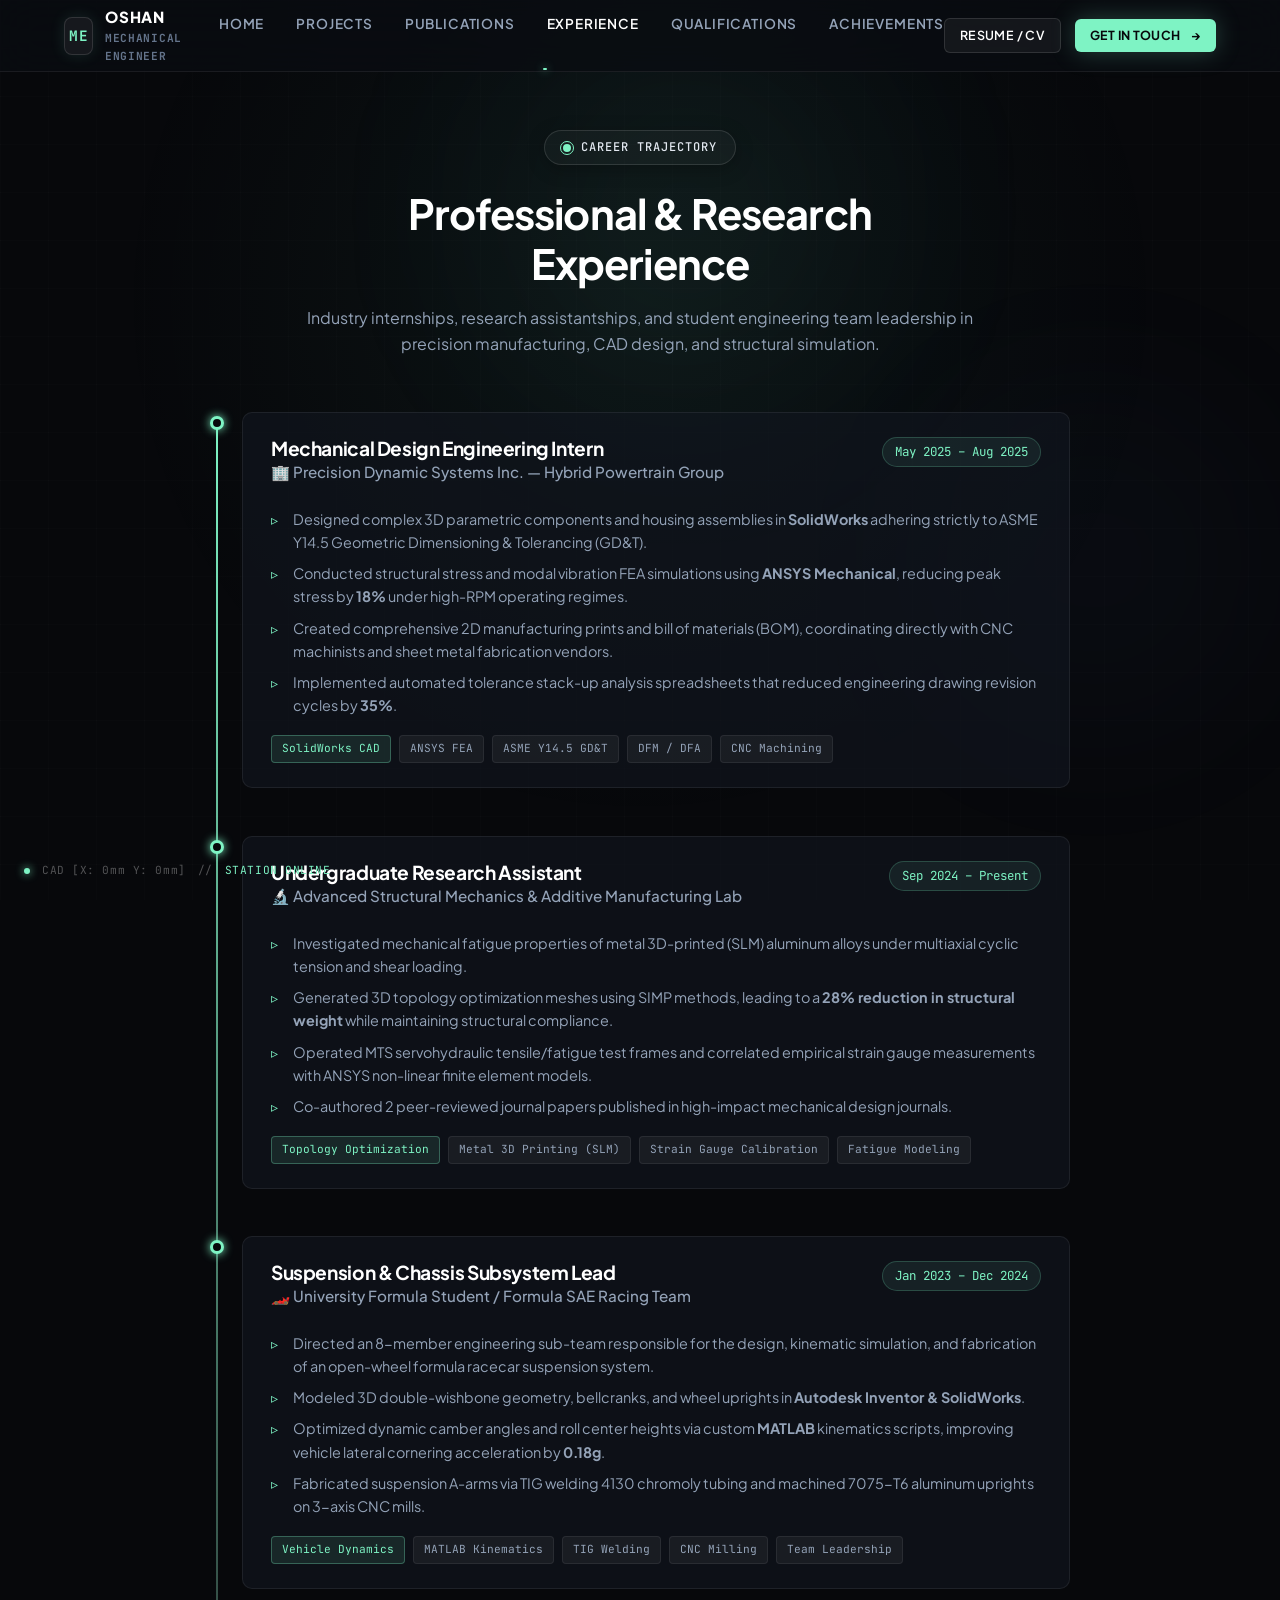
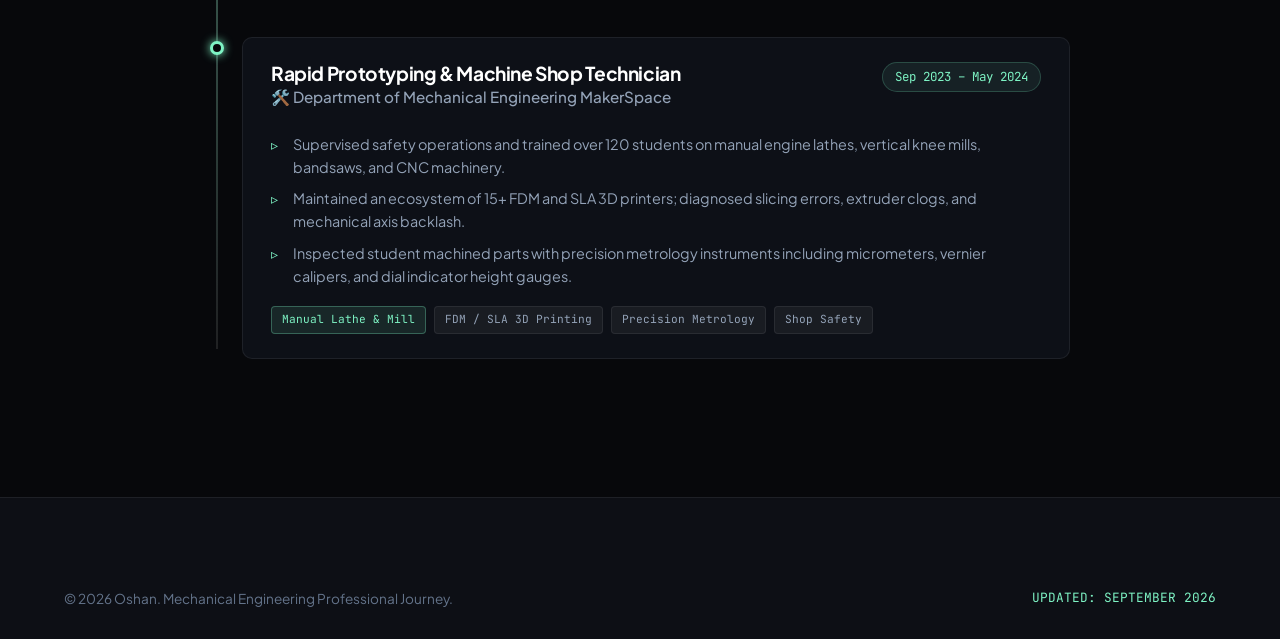
==== experience.html @ cdbc2d3b "Add files via upload" ====
﻿<!DOCTYPE html>
<html lang="en">
<head>
  <meta charset="UTF-8">
  <meta name="viewport" content="width=device-width, initial-scale=1.0">
  <title>Engineering Experience | Mechanical Engineer Portfolio</title>
  <link rel="stylesheet" href="css/style.css">
  <link rel="icon" href="data:image/svg+xml,<svg xmlns=%22http://www.w3.org/2000/svg%22 viewBox=%220 0 100 100%22><text y=%22.9em%22 font-size=%2290%22>⚙️</text></svg>">
</head>
<body>

  <!-- ==========================================================================
       TOP RIBBON NAVIGATION
       ========================================================================== -->
  <header class="navbar">
    <div class="container nav-container">
      
      <a href="about.html" class="nav-brand">
        <div class="nav-brand-badge">ME</div>
        <div class="nav-brand-text">
          <span class="nav-brand-title">OSHAN</span>
          <span class="nav-brand-sub">MECHANICAL ENGINEER</span>
        </div>
      </a>

      <nav>
        <ul class="nav-links">
          <li><a href="index.html" class="nav-link">Home</a></li>
          <li><a href="projects.html" class="nav-link">Projects</a></li>
          <li><a href="publications.html" class="nav-link">Publications</a></li>
          <li><a href="experience.html" class="nav-link active">Experience</a></li>
          <li><a href="qualifications.html" class="nav-link">Qualifications</a></li>
          <li><a href="achievements.html" class="nav-link">Achievements</a></li>
        </ul>
      </nav>

      <div class="nav-actions">
        <a href="#contactModal" class="btn btn-secondary btn-sm open-contact-btn">RESUME / CV</a>
        <a href="#contactModal" class="btn btn-primary btn-sm open-contact-btn">
          GET IN TOUCH <span class="btn-arrow">→</span>
        </a>
      </div>

      <button class="nav-toggle" aria-label="Toggle navigation menu">
        <span></span>
        <span></span>
        <span></span>
      </button>

    </div>
  </header>

  <!-- ==========================================================================
       EXPERIENCE TIMELINE
       ========================================================================== -->
  <main class="section" style="padding-top: 130px;">
    <div class="container">
      
      <div class="section-header">
        <div class="pill-badge"><span class="badge-dot"></span>CAREER TRAJECTORY</div>
        <h1 class="section-title">Professional &amp; Research Experience</h1>
        <p class="section-desc">
          Industry internships, research assistantships, and student engineering team leadership in precision manufacturing, CAD design, and structural simulation.
        </p>
      </div>

      <div class="timeline">

        <!-- EXPERIENCE 1: Mechanical Design Intern -->
        <div class="timeline-item">
          <div class="timeline-dot"></div>
          <div class="timeline-card">
            <div class="timeline-header">
              <div>
                <h3 class="timeline-role">Mechanical Design Engineering Intern</h3>
                <div class="timeline-company">🏢 Precision Dynamic Systems Inc. — Hybrid Powertrain Group</div>
              </div>
              <span class="timeline-period">May 2025 – Aug 2025</span>
            </div>
            
            <ul class="timeline-bullets">
              <li>Designed complex 3D parametric components and housing assemblies in <strong>SolidWorks</strong> adhering strictly to ASME Y14.5 Geometric Dimensioning &amp; Tolerancing (GD&amp;T).</li>
              <li>Conducted structural stress and modal vibration FEA simulations using <strong>ANSYS Mechanical</strong>, reducing peak stress by <strong>18%</strong> under high-RPM operating regimes.</li>
              <li>Created comprehensive 2D manufacturing prints and bill of materials (BOM), coordinating directly with CNC machinists and sheet metal fabrication vendors.</li>
              <li>Implemented automated tolerance stack-up analysis spreadsheets that reduced engineering drawing revision cycles by <strong>35%</strong>.</li>
            </ul>

            <div style="display: flex; gap: 8px; flex-wrap: wrap;">
              <span class="tag-chip accent">SolidWorks CAD</span>
              <span class="tag-chip">ANSYS FEA</span>
              <span class="tag-chip">ASME Y14.5 GD&amp;T</span>
              <span class="tag-chip">DFM / DFA</span>
              <span class="tag-chip">CNC Machining</span>
            </div>
          </div>
        </div>

        <!-- EXPERIENCE 2: Research Assistant -->
        <div class="timeline-item">
          <div class="timeline-dot"></div>
          <div class="timeline-card">
            <div class="timeline-header">
              <div>
                <h3 class="timeline-role">Undergraduate Research Assistant</h3>
                <div class="timeline-company">🔬 Advanced Structural Mechanics &amp; Additive Manufacturing Lab</div>
              </div>
              <span class="timeline-period">Sep 2024 – Present</span>
            </div>
            
            <ul class="timeline-bullets">
              <li>Investigated mechanical fatigue properties of metal 3D-printed (SLM) aluminum alloys under multiaxial cyclic tension and shear loading.</li>
              <li>Generated 3D topology optimization meshes using SIMP methods, leading to a <strong>28% reduction in structural weight</strong> while maintaining structural compliance.</li>
              <li>Operated MTS servohydraulic tensile/fatigue test frames and correlated empirical strain gauge measurements with ANSYS non-linear finite element models.</li>
              <li>Co-authored 2 peer-reviewed journal papers published in high-impact mechanical design journals.</li>
            </ul>

            <div style="display: flex; gap: 8px; flex-wrap: wrap;">
              <span class="tag-chip accent">Topology Optimization</span>
              <span class="tag-chip">Metal 3D Printing (SLM)</span>
              <span class="tag-chip">Strain Gauge Calibration</span>
              <span class="tag-chip">Fatigue Modeling</span>
            </div>
          </div>
        </div>

        <!-- EXPERIENCE 3: Formula Student Lead -->
        <div class="timeline-item">
          <div class="timeline-dot"></div>
          <div class="timeline-card">
            <div class="timeline-header">
              <div>
                <h3 class="timeline-role">Suspension &amp; Chassis Subsystem Lead</h3>
                <div class="timeline-company">🏎️ University Formula Student / Formula SAE Racing Team</div>
              </div>
              <span class="timeline-period">Jan 2023 – Dec 2024</span>
            </div>
            
            <ul class="timeline-bullets">
              <li>Directed an 8-member engineering sub-team responsible for the design, kinematic simulation, and fabrication of an open-wheel formula racecar suspension system.</li>
              <li>Modeled 3D double-wishbone geometry, bellcranks, and wheel uprights in <strong>Autodesk Inventor &amp; SolidWorks</strong>.</li>
              <li>Optimized dynamic camber angles and roll center heights via custom <strong>MATLAB</strong> kinematics scripts, improving vehicle lateral cornering acceleration by <strong>0.18g</strong>.</li>
              <li>Fabricated suspension A-arms via TIG welding 4130 chromoly tubing and machined 7075-T6 aluminum uprights on 3-axis CNC mills.</li>
            </ul>

            <div style="display: flex; gap: 8px; flex-wrap: wrap;">
              <span class="tag-chip accent">Vehicle Dynamics</span>
              <span class="tag-chip">MATLAB Kinematics</span>
              <span class="tag-chip">TIG Welding</span>
              <span class="tag-chip">CNC Milling</span>
              <span class="tag-chip">Team Leadership</span>
            </div>
          </div>
        </div>

        <!-- EXPERIENCE 4: Machine Shop Tech -->
        <div class="timeline-item">
          <div class="timeline-dot"></div>
          <div class="timeline-card">
            <div class="timeline-header">
              <div>
                <h3 class="timeline-role">Rapid Prototyping &amp; Machine Shop Technician</h3>
                <div class="timeline-company">🛠️ Department of Mechanical Engineering MakerSpace</div>
              </div>
              <span class="timeline-period">Sep 2023 – May 2024</span>
            </div>
            
            <ul class="timeline-bullets">
              <li>Supervised safety operations and trained over 120 students on manual engine lathes, vertical knee mills, bandsaws, and CNC machinery.</li>
              <li>Maintained an ecosystem of 15+ FDM and SLA 3D printers; diagnosed slicing errors, extruder clogs, and mechanical axis backlash.</li>
              <li>Inspected student machined parts with precision metrology instruments including micrometers, vernier calipers, and dial indicator height gauges.</li>
            </ul>

            <div style="display: flex; gap: 8px; flex-wrap: wrap;">
              <span class="tag-chip accent">Manual Lathe &amp; Mill</span>
              <span class="tag-chip">FDM / SLA 3D Printing</span>
              <span class="tag-chip">Precision Metrology</span>
              <span class="tag-chip">Shop Safety</span>
            </div>
          </div>
        </div>

      </div>

    </div>
  </main>

  <!-- Contact Modal -->
  <div class="modal-overlay" id="contactModal">
    <div class="modal-content">
      <button class="modal-close" aria-label="Close modal">&times;</button>
      <div class="pill-badge"><span class="badge-dot"></span>CAREER OPPORTUNITIES</div>
      <h2 style="font-size: 1.8rem; margin-bottom: 8px; color: #fff;">Get In Touch</h2>
      <p style="color: var(--text-secondary); margin-bottom: 24px; font-size: 0.95rem;">
        Available for full-time mechanical engineering roles, research fellow positions, and consulting.
      </p>
      <form id="contactForm" style="display: flex; flex-direction: column; gap: 16px;">
        <input type="text" required placeholder="Your Name" style="width: 100%; padding: 12px 16px; background: rgba(255,255,255,0.04); border: 1px solid var(--border-medium); border-radius: 6px; color: #fff; font-family: inherit;">
        <input type="email" required placeholder="Your Email Address" style="width: 100%; padding: 12px 16px; background: rgba(255,255,255,0.04); border: 1px solid var(--border-medium); border-radius: 6px; color: #fff; font-family: inherit;">
        <textarea rows="4" required placeholder="Opportunity details..." style="width: 100%; padding: 12px 16px; background: rgba(255,255,255,0.04); border: 1px solid var(--border-medium); border-radius: 6px; color: #fff; font-family: inherit; resize: vertical;"></textarea>
        <div style="display: flex; justify-content: space-between; align-items: center; margin-top: 10px;">
          <button type="button" class="btn btn-outline copy-email-btn" data-email="oshan.engineering@gmail.com">Copy Email 📋</button>
          <button type="submit" class="btn btn-primary">SEND MESSAGE →</button>
        </div>
      </form>
    </div>
  </div>

  <!-- Footer -->
  <footer class="footer">
    <div class="container">
      <div class="footer-bottom">
        <div>&copy; 2026 Oshan. Mechanical Engineering Professional Journey.</div>
        <div style="font-family: var(--font-mono); font-size: 0.8rem; color: var(--accent-mint);">UPDATED: SEPTEMBER 2026</div>
      </div>
    </div>
  </footer>

  <script src="js/main.js"></script>
</body>
</html>
---- css/style.css ----
/* ==========================================================================
   MODERN MECHANICAL ENGINEERING PORTFOLIO - DESIGN SYSTEM (VOXERA STYLE)
   Complete Motion Effects & Interactive Hardware Workstation Styling
   ========================================================================== */

@import url('https://fonts.googleapis.com/css2?family=Plus+Jakarta+Sans:wght@300;400;500;600;700;800&family=JetBrains+Mono:wght@400;500;600&display=swap');

:root {
  /* Color Palette */
  --bg-primary: #07080b;
  --bg-secondary: #0d0f15;
  --bg-surface: #12151e;
  --bg-card: rgba(18, 22, 32, 0.65);
  --bg-card-hover: rgba(28, 34, 48, 0.85);
  --bg-glass: rgba(10, 12, 18, 0.75);
  
  --border-subtle: rgba(255, 255, 255, 0.07);
  --border-medium: rgba(255, 255, 255, 0.12);
  --border-accent: rgba(126, 243, 196, 0.3);

  /* Reference UI Mint Accent */
  --accent-mint: #7ef3c4;
  --accent-mint-hover: #5eead4;
  --accent-mint-glow: rgba(126, 243, 196, 0.25);
  --accent-mint-dark: #0b2e22;

  /* Typography Colors */
  --text-primary: #ffffff;
  --text-secondary: #94a3b8;
  --text-muted: #64748b;
  --text-light: #f8fafc;

  /* Engineering Tech Highlights */
  --accent-blue: #38bdf8;
  --accent-amber: #fbbf24;
  --accent-purple: #c084fc;

  /* Fonts */
  --font-sans: 'Plus Jakarta Sans', -apple-system, BlinkMacSystemFont, sans-serif;
  --font-mono: 'JetBrains Mono', monospace;

  /* Layout & Spacing */
  --header-height: 72px;
  --max-width: 1200px;
  --transition-fast: 0.2s cubic-bezier(0.16, 1, 0.3, 1);
  --transition-smooth: 0.35s cubic-bezier(0.16, 1, 0.3, 1);
  --transition-bounce: 0.5s cubic-bezier(0.34, 1.56, 0.64, 1);
  --radius-sm: 6px;
  --radius-md: 10px;
  --radius-lg: 16px;
  --radius-full: 9999px;

  /* Dynamic Mouse Tracking Defaults */
  --mouse-x: 50vw;
  --mouse-y: 35vh;
}

/* Reset & Base Setup */
*, *::before, *::after {
  box-sizing: border-box;
  margin: 0;
  padding: 0;
}

html {
  scroll-behavior: smooth;
  color-scheme: dark;
}

body {
  background-color: var(--bg-primary);
  color: var(--text-primary);
  font-family: var(--font-sans);
  line-height: 1.6;
  overflow-x: hidden;
  position: relative;
  min-height: 100vh;
  display: flex;
  flex-direction: column;
  -webkit-font-smoothing: antialiased;
}

/* ==========================================================================
   AMBIENT MOTION BACKGROUND & LIGHTING
   ========================================================================== */
/* Dynamic Interactive Mouse Spotlight Layer */
.mouse-spotlight {
  position: fixed;
  top: 0;
  left: 0;
  width: 100vw;
  height: 100vh;
  pointer-events: none;
  z-index: 0;
  background: radial-gradient(750px circle at var(--mouse-x) var(--mouse-y), rgba(126, 243, 196, 0.055), transparent 70%);
  transition: opacity 0.3s ease;
}

/* Floating Ambient Glow Orbs */
.ambient-orb {
  position: fixed;
  border-radius: 50%;
  pointer-events: none;
  filter: blur(100px);
  z-index: 0;
  opacity: 0.45;
  animation: orbDrift 20s infinite alternate cubic-bezier(0.45, 0, 0.55, 1);
}

.ambient-orb-1 {
  top: -10%;
  left: 30%;
  width: 600px;
  height: 600px;
  background: radial-gradient(circle, rgba(126, 243, 196, 0.15) 0%, rgba(56, 189, 248, 0.05) 50%, transparent 70%);
}

.ambient-orb-2 {
  bottom: 10%;
  right: -5%;
  width: 500px;
  height: 500px;
  background: radial-gradient(circle, rgba(56, 189, 248, 0.12) 0%, rgba(192, 132, 252, 0.04) 50%, transparent 70%);
  animation-duration: 25s;
  animation-delay: -5s;
}

@keyframes orbDrift {
  0% { transform: translate(0, 0) scale(1); }
  50% { transform: translate(60px, 40px) scale(1.08); }
  100% { transform: translate(-40px, 80px) scale(0.95); }
}

/* Precision CAD Engineering Grid Pattern */
body::after {
  content: '';
  position: fixed;
  inset: 0;
  background: 
    linear-gradient(rgba(255, 255, 255, 0.02) 1px, transparent 1px),
    linear-gradient(90deg, rgba(255, 255, 255, 0.02) 1px, transparent 1px);
  background-size: 48px 48px;
  pointer-events: none;
  z-index: 0;
  opacity: 0.7;
}

/* Container */
.container {
  width: 100%;
  max-width: var(--max-width);
  margin: 0 auto;
  padding: 0 24px;
  position: relative;
  z-index: 1;
}

/* Typography Helpers */
h1, h2, h3, h4, h5, h6 {
  color: var(--text-primary);
  font-weight: 700;
  line-height: 1.2;
  letter-spacing: -0.02em;
}

p {
  color: var(--text-secondary);
}

a {
  color: inherit;
  text-decoration: none;
  transition: var(--transition-fast);
}

/* ==========================================================================
   TOP RIBBON NAVIGATION (STICKY FROSTED GLASS BAR)
   ========================================================================== */
.navbar {
  position: fixed;
  top: 0;
  left: 0;
  width: 100%;
  height: var(--header-height);
  background: var(--bg-glass);
  backdrop-filter: blur(20px);
  -webkit-backdrop-filter: blur(20px);
  border-bottom: 1px solid var(--border-subtle);
  z-index: 1000;
  display: flex;
  align-items: center;
  transition: var(--transition-smooth);
}

.navbar.scrolled {
  background: rgba(7, 8, 11, 0.94);
  border-bottom-color: var(--border-medium);
  box-shadow: 0 12px 35px rgba(0, 0, 0, 0.6);
}

.nav-container {
  display: flex;
  align-items: center;
  justify-content: space-between;
  width: 100%;
}

/* Brand Logo Monogram */
.nav-brand {
  display: flex;
  align-items: center;
  gap: 12px;
  font-size: 1.05rem;
  font-weight: 700;
  letter-spacing: 0.02em;
}

.nav-brand-badge {
  display: flex;
  align-items: center;
  justify-content: center;
  width: 38px;
  height: 38px;
  background: rgba(255, 255, 255, 0.06);
  border: 1px solid var(--border-medium);
  border-radius: 8px;
  font-family: var(--font-mono);
  font-weight: 700;
  font-size: 0.9rem;
  color: var(--accent-mint);
  box-shadow: 0 0 15px rgba(126, 243, 196, 0.12);
  transition: transform 0.3s cubic-bezier(0.34, 1.56, 0.64, 1), box-shadow 0.3s ease;
}

.nav-brand:hover .nav-brand-badge {
  transform: rotate(-8deg) scale(1.08);
  box-shadow: 0 0 22px rgba(126, 243, 196, 0.35);
}

.nav-brand-text {
  display: flex;
  flex-direction: column;
}

.nav-brand-title {
  font-size: 0.95rem;
  font-weight: 800;
  letter-spacing: 0.05em;
  text-transform: uppercase;
}

.nav-brand-sub {
  font-size: 0.7rem;
  color: var(--text-muted);
  font-family: var(--font-mono);
  letter-spacing: 0.06em;
}

/* Ribbon Nav Links */
.nav-links {
  display: flex;
  align-items: center;
  gap: 28px;
  list-style: none;
}

.nav-link {
  font-size: 0.85rem;
  font-weight: 600;
  color: var(--text-secondary);
  text-transform: uppercase;
  letter-spacing: 0.06em;
  padding: 8px 4px;
  position: relative;
  transition: color 0.2s ease;
}

.nav-link:hover {
  color: var(--text-primary);
}

.nav-link::after {
  content: '';
  position: absolute;
  bottom: -4px;
  left: 50%;
  width: 0;
  height: 2px;
  background: var(--accent-mint);
  border-radius: 2px;
  box-shadow: 0 0 8px var(--accent-mint);
  transition: width 0.3s cubic-bezier(0.16, 1, 0.3, 1), left 0.3s cubic-bezier(0.16, 1, 0.3, 1);
}

.nav-link:hover::after,
.nav-link.active::after {
  width: 100%;
  left: 0;
}

.nav-link.active {
  color: var(--text-primary);
}

/* Nav Right Actions */
.nav-actions {
  display: flex;
  align-items: center;
  gap: 14px;
}

/* Mobile Toggle Hamburger */
.nav-toggle {
  display: none;
  background: transparent;
  border: none;
  cursor: pointer;
  padding: 8px;
  color: var(--text-primary);
}

.nav-toggle span {
  display: block;
  width: 24px;
  height: 2px;
  background-color: var(--text-primary);
  margin: 5px 0;
  transition: var(--transition-fast);
}

/* ==========================================================================
   BUTTONS & BADGES (VOXERA AESTHETIC WITH MOTION SHEEN)
   ========================================================================== */
.btn {
  display: inline-flex;
  align-items: center;
  justify-content: center;
  gap: 10px;
  padding: 11px 22px;
  border-radius: var(--radius-sm);
  font-size: 0.85rem;
  font-weight: 600;
  letter-spacing: 0.03em;
  cursor: pointer;
  border: none;
  transition: all 0.25s cubic-bezier(0.16, 1, 0.3, 1);
  white-space: nowrap;
  position: relative;
  overflow: hidden;
  z-index: 1;
}

/* Reference Mint Green Primary Button */
.btn-primary {
  background-color: var(--accent-mint);
  color: #07080b;
  font-weight: 700;
  box-shadow: 0 0 25px var(--accent-mint-glow);
}

/* Dynamic Sheen Sweep on Mint Button */
.btn-primary::before {
  content: '';
  position: absolute;
  top: 0;
  left: -120%;
  width: 60%;
  height: 100%;
  background: linear-gradient(90deg, transparent, rgba(255, 255, 255, 0.4), transparent);
  transform: skewX(-20deg);
  transition: left 0.6s ease;
  z-index: -1;
}

.btn-primary:hover::before {
  left: 150%;
}

.btn-primary:hover {
  background-color: var(--accent-mint-hover);
  transform: translateY(-2px);
  box-shadow: 0 6px 30px rgba(126, 243, 196, 0.45);
}

.btn-primary:active {
  transform: translateY(0);
}

/* Secondary Frosted Glass Button */
.btn-secondary {
  background: rgba(255, 255, 255, 0.05);
  color: var(--text-primary);
  border: 1px solid var(--border-medium);
}

.btn-secondary:hover {
  background: rgba(255, 255, 255, 0.1);
  border-color: rgba(255, 255, 255, 0.3);
  transform: translateY(-2px);
  box-shadow: 0 8px 20px rgba(0, 0, 0, 0.3);
}

.btn-outline {
  background: transparent;
  color: var(--text-primary);
  border: 1px solid var(--border-medium);
}

.btn-outline:hover {
  border-color: var(--accent-mint);
  color: var(--accent-mint);
  background: rgba(126, 243, 196, 0.06);
  transform: translateY(-2px);
}

.btn-sm {
  padding: 7px 15px;
  font-size: 0.78rem;
}

.btn-arrow {
  display: inline-block;
  transition: transform 0.25s cubic-bezier(0.34, 1.56, 0.64, 1);
}

.btn:hover .btn-arrow {
  transform: translateX(5px);
}

/* Status Pill Badge with Radar Pulsing Ring */
.pill-badge {
  display: inline-flex;
  align-items: center;
  gap: 10px;
  padding: 7px 18px;
  border-radius: var(--radius-full);
  background: rgba(255, 255, 255, 0.03);
  border: 1px solid rgba(255, 255, 255, 0.12);
  font-family: var(--font-mono);
  font-size: 0.75rem;
  font-weight: 500;
  color: #e2e8f0;
  letter-spacing: 0.08em;
  text-transform: uppercase;
  margin-bottom: 24px;
  box-shadow: 0 4px 18px rgba(0, 0, 0, 0.25);
  position: relative;
  overflow: hidden;
}

/* Radar Dot Animation */
.pill-badge .badge-dot {
  width: 8px;
  height: 8px;
  background-color: var(--accent-mint);
  border-radius: 50%;
  position: relative;
}

.pill-badge .badge-dot::after {
  content: '';
  position: absolute;
  inset: -3px;
  border-radius: 50%;
  border: 1.5px solid var(--accent-mint);
  animation: radarPing 2s cubic-bezier(0, 0, 0.2, 1) infinite;
}

@keyframes radarPing {
  0% {
    transform: scale(0.8);
    opacity: 1;
  }
  75%, 100% {
    transform: scale(2.4);
    opacity: 0;
  }
}

/* Tag Chips */
.tag-chip {
  display: inline-block;
  font-family: var(--font-mono);
  font-size: 0.7rem;
  padding: 4px 10px;
  border-radius: 4px;
  background: rgba(255, 255, 255, 0.05);
  border: 1px solid var(--border-subtle);
  color: var(--text-secondary);
  transition: all 0.2s ease;
}

.tag-chip:hover {
  background: rgba(255, 255, 255, 0.1);
  color: var(--text-primary);
  border-color: var(--border-medium);
}

.tag-chip.accent {
  background: rgba(126, 243, 196, 0.1);
  border-color: rgba(126, 243, 196, 0.3);
  color: var(--accent-mint);
}

/* ==========================================================================
   HERO SECTION & INTERACTIVE CANVAS
   ========================================================================== */
.hero {
  min-height: calc(100vh - var(--header-height));
  display: flex;
  align-items: center;
  justify-content: center;
  text-align: center;
  padding: 120px 0 80px;
  position: relative;
  overflow: hidden;
}

/* Interactive Floating CAD Wireframe Canvas */
.hero-canvas {
  position: absolute;
  top: 0;
  left: 0;
  width: 100%;
  height: 100%;
  pointer-events: none;
  z-index: 0;
  opacity: 0.65;
}

.hero-content {
  max-width: 880px;
  margin: 0 auto;
  position: relative;
  z-index: 2;
}

.hero-title {
  font-size: clamp(2.4rem, 5.5vw, 4.4rem);
  font-weight: 800;
  letter-spacing: -0.035em;
  line-height: 1.12;
  margin-bottom: 24px;
  background: linear-gradient(135deg, #ffffff 30%, rgba(255, 255, 255, 0.7) 70%, #7ef3c4 120%);
  background-size: 200% auto;
  -webkit-background-clip: text;
  -webkit-text-fill-color: transparent;
  animation: titleShine 12s ease infinite;
}

@keyframes titleShine {
  0%, 100% { background-position: 0% 50%; }
  50% { background-position: 100% 50%; }
}

.hero-subtitle {
  font-size: clamp(1rem, 2vw, 1.25rem);
  color: var(--text-secondary);
  line-height: 1.7;
  max-width: 700px;
  margin: 0 auto 36px;
}

.hero-actions {
  display: flex;
  align-items: center;
  justify-content: center;
  gap: 16px;
  flex-wrap: wrap;
}

/* ==========================================================================
   SCROLL REVEAL MOTION SYSTEM
   ========================================================================== */
.reveal {
  opacity: 0;
  transform: translateY(32px);
  transition: opacity 0.8s cubic-bezier(0.16, 1, 0.3, 1), transform 0.8s cubic-bezier(0.16, 1, 0.3, 1);
  will-change: opacity, transform;
}

.reveal.visible {
  opacity: 1;
  transform: translateY(0);
}

.reveal-left {
  opacity: 0;
  transform: translateX(-35px);
  transition: opacity 0.8s cubic-bezier(0.16, 1, 0.3, 1), transform 0.8s cubic-bezier(0.16, 1, 0.3, 1);
}

.reveal-left.visible {
  opacity: 1;
  transform: translateX(0);
}

.reveal-right {
  opacity: 0;
  transform: translateX(35px);
  transition: opacity 0.8s cubic-bezier(0.16, 1, 0.3, 1), transform 0.8s cubic-bezier(0.16, 1, 0.3, 1);
}

.reveal-right.visible {
  opacity: 1;
  transform: translateX(0);
}

/* Stagger Delays */
.stagger-1 { transition-delay: 0.1s; }
.stagger-2 { transition-delay: 0.2s; }
.stagger-3 { transition-delay: 0.3s; }
.stagger-4 { transition-delay: 0.4s; }

/* ==========================================================================
   STATS BAR & ANIMATED NUMBER ROLLUP
   ========================================================================== */
.stats-section {
  padding: 40px 0 60px;
  position: relative;
  z-index: 1;
}

.stats-grid {
  display: grid;
  grid-template-columns: repeat(auto-fit, minmax(220px, 1fr));
  gap: 20px;
}

.stat-card {
  background: var(--bg-card);
  backdrop-filter: blur(12px);
  border: 1px solid var(--border-subtle);
  border-radius: var(--radius-md);
  padding: 24px;
  text-align: center;
  transition: transform 0.3s cubic-bezier(0.16, 1, 0.3, 1), border-color 0.3s ease, box-shadow 0.3s ease;
  position: relative;
  overflow: hidden;
}

.stat-card:hover {
  border-color: var(--border-medium);
  transform: translateY(-4px);
  background: var(--bg-card-hover);
  box-shadow: 0 16px 30px rgba(0, 0, 0, 0.4);
}

.stat-number {
  font-size: 2.4rem;
  font-weight: 800;
  font-family: var(--font-mono);
  color: var(--accent-mint);
  line-height: 1;
  margin-bottom: 8px;
  display: inline-block;
  transition: transform 0.2s ease;
}

.stat-card:hover .stat-number {
  transform: scale(1.05);
}

.stat-label {
  font-size: 0.85rem;
  font-weight: 500;
  color: var(--text-secondary);
  text-transform: uppercase;
  letter-spacing: 0.05em;
}

/* ==========================================================================
   SECTION COMMON STYLES
   ========================================================================== */
.section {
  padding: 90px 0;
  position: relative;
}

.section-header {
  text-align: center;
  max-width: 680px;
  margin: 0 auto 56px;
}

.section-title {
  font-size: clamp(1.8rem, 3.5vw, 2.6rem);
  margin-bottom: 16px;
}

.section-desc {
  font-size: 1rem;
  color: var(--text-secondary);
}

/* ==========================================================================
   GLASS CARDS & 3D INTERACTIVE TILT
   ========================================================================== */
.grid-2 {
  display: grid;
  grid-template-columns: repeat(2, 1fr);
  gap: 28px;
}

.grid-3 {
  display: grid;
  grid-template-columns: repeat(3, 1fr);
  gap: 28px;
}

.card {
  background: var(--bg-card);
  backdrop-filter: blur(14px);
  -webkit-backdrop-filter: blur(14px);
  border: 1px solid var(--border-subtle);
  border-radius: var(--radius-lg);
  padding: 28px;
  transition: transform 0.35s cubic-bezier(0.16, 1, 0.3, 1), border-color 0.3s ease, box-shadow 0.35s ease;
  position: relative;
  overflow: hidden;
  display: flex;
  flex-direction: column;
  transform-style: preserve-3d;
}

/* Dynamic Spotlight Border that follows mouse over card */
.card::after {
  content: '';
  position: absolute;
  inset: 0;
  border-radius: inherit;
  background: radial-gradient(350px circle at var(--card-x, -50%) var(--card-y, -50%), rgba(126, 243, 196, 0.15), transparent 70%);
  opacity: 0;
  transition: opacity 0.3s ease;
  pointer-events: none;
  z-index: 1;
}

.card:hover::after {
  opacity: 1;
}

.card:hover {
  border-color: rgba(126, 243, 196, 0.35);
  background: var(--bg-card-hover);
  box-shadow: 0 20px 45px rgba(0, 0, 0, 0.55), 0 0 25px rgba(126, 243, 196, 0.08);
}

.card::before {
  content: '';
  position: absolute;
  top: 0;
  left: 0;
  width: 100%;
  height: 2px;
  background: linear-gradient(90deg, transparent, var(--border-medium), transparent);
}

/* Engineering Specialty Card */
.specialty-icon {
  width: 52px;
  height: 52px;
  background: rgba(126, 243, 196, 0.08);
  border: 1px solid rgba(126, 243, 196, 0.2);
  border-radius: var(--radius-md);
  display: flex;
  align-items: center;
  justify-content: center;
  margin-bottom: 20px;
  color: var(--accent-mint);
  font-size: 1.4rem;
  transition: transform 0.3s cubic-bezier(0.34, 1.56, 0.64, 1), box-shadow 0.3s ease;
}

.card:hover .specialty-icon {
  transform: scale(1.1) rotate(5deg);
  box-shadow: 0 0 20px rgba(126, 243, 196, 0.3);
}

.specialty-title {
  font-size: 1.2rem;
  margin-bottom: 12px;
}

.specialty-desc {
  font-size: 0.92rem;
  color: var(--text-secondary);
  line-height: 1.6;
  margin-bottom: 18px;
}

.specialty-tags {
  display: flex;
  flex-wrap: wrap;
  gap: 8px;
  margin-top: auto;
}

/* ==========================================================================
   PROJECT CARDS & FILTER TABS
   ========================================================================== */
.filter-tabs {
  display: flex;
  align-items: center;
  justify-content: center;
  gap: 12px;
  flex-wrap: wrap;
  margin-bottom: 48px;
}

.filter-btn {
  background: rgba(255, 255, 255, 0.04);
  border: 1px solid var(--border-subtle);
  color: var(--text-secondary);
  font-size: 0.85rem;
  font-weight: 600;
  padding: 8px 18px;
  border-radius: var(--radius-full);
  cursor: pointer;
  transition: var(--transition-fast);
}

.filter-btn:hover {
  color: var(--text-primary);
  border-color: var(--border-medium);
  transform: translateY(-1px);
}

.filter-btn.active {
  background: rgba(126, 243, 196, 0.12);
  border-color: var(--accent-mint);
  color: var(--accent-mint);
  box-shadow: 0 0 15px rgba(126, 243, 196, 0.2);
}

.project-card {
  padding: 0;
  overflow: hidden;
}

.project-img-wrapper {
  width: 100%;
  height: 220px;
  background: #11141c;
  position: relative;
  overflow: hidden;
  border-bottom: 1px solid var(--border-subtle);
  display: flex;
  align-items: center;
  justify-content: center;
}

.project-img-wrapper img,
.project-img-wrapper svg {
  width: 100%;
  height: 100%;
  object-fit: cover;
  transition: transform 0.5s cubic-bezier(0.16, 1, 0.3, 1);
}

.project-card:hover .project-img-wrapper img,
.project-card:hover .project-img-wrapper svg {
  transform: scale(1.06);
}

.project-category-badge {
  position: absolute;
  top: 14px;
  left: 14px;
  background: rgba(9, 10, 15, 0.85);
  backdrop-filter: blur(8px);
  border: 1px solid var(--border-medium);
  font-family: var(--font-mono);
  font-size: 0.7rem;
  font-weight: 600;
  padding: 4px 10px;
  border-radius: 4px;
  color: var(--accent-mint);
  text-transform: uppercase;
}

.project-body {
  padding: 24px;
  display: flex;
  flex-direction: column;
  flex-grow: 1;
  position: relative;
  z-index: 2;
}

.project-title {
  font-size: 1.25rem;
  margin-bottom: 10px;
}

.project-desc {
  font-size: 0.9rem;
  color: var(--text-secondary);
  line-height: 1.6;
  margin-bottom: 20px;
  flex-grow: 1;
}

.project-meta {
  display: flex;
  align-items: center;
  justify-content: space-between;
  padding-top: 16px;
  border-top: 1px solid var(--border-subtle);
  margin-top: auto;
}

/* ==========================================================================
   PUBLICATIONS SECTION
   ========================================================================== */
.pub-card {
  margin-bottom: 20px;
}

.pub-header {
  display: flex;
  align-items: flex-start;
  justify-content: space-between;
  gap: 16px;
  margin-bottom: 12px;
}

.pub-type {
  font-family: var(--font-mono);
  font-size: 0.72rem;
  padding: 3px 8px;
  border-radius: 4px;
  background: rgba(56, 189, 248, 0.1);
  border: 1px solid rgba(56, 189, 248, 0.3);
  color: var(--accent-blue);
  white-space: nowrap;
}

.pub-title {
  font-size: 1.15rem;
  font-weight: 700;
  color: var(--text-primary);
  line-height: 1.4;
}

.pub-authors {
  font-size: 0.88rem;
  color: var(--text-secondary);
  margin-bottom: 8px;
}

.pub-authors strong {
  color: var(--accent-mint);
}

.pub-venue {
  font-size: 0.84rem;
  color: var(--text-muted);
  font-style: italic;
  margin-bottom: 16px;
}

.pub-abstract {
  background: rgba(0, 0, 0, 0.25);
  border-left: 3px solid var(--accent-mint);
  padding: 14px 18px;
  border-radius: 0 var(--radius-sm) var(--radius-sm) 0;
  font-size: 0.88rem;
  color: var(--text-secondary);
  margin-bottom: 20px;
  line-height: 1.6;
  animation: fadeIn 0.3s ease;
}

@keyframes fadeIn {
  from { opacity: 0; transform: translateY(-6px); }
  to { opacity: 1; transform: translateY(0); }
}

.pub-actions {
  display: flex;
  align-items: center;
  gap: 12px;
  flex-wrap: wrap;
}

/* ==========================================================================
   EXPERIENCE TIMELINE WITH PROGRESS LIGHTING
   ========================================================================== */
.timeline {
  position: relative;
  max-width: 860px;
  margin: 0 auto;
  padding-left: 32px;
}

.timeline::before {
  content: '';
  position: absolute;
  top: 10px;
  bottom: 10px;
  left: 6px;
  width: 2px;
  background: linear-gradient(180deg, var(--accent-mint) 0%, rgba(255, 255, 255, 0.1) 100%);
}

.timeline-item {
  position: relative;
  margin-bottom: 48px;
}

.timeline-dot {
  position: absolute;
  top: 4px;
  left: -32px;
  width: 14px;
  height: 14px;
  border-radius: 50%;
  background: var(--bg-primary);
  border: 3px solid var(--accent-mint);
  box-shadow: 0 0 10px var(--accent-mint);
  transition: all 0.3s cubic-bezier(0.34, 1.56, 0.64, 1);
}

.timeline-item:hover .timeline-dot {
  transform: scale(1.3);
  box-shadow: 0 0 18px var(--accent-mint);
}

.timeline-card {
  background: var(--bg-card);
  backdrop-filter: blur(12px);
  border: 1px solid var(--border-subtle);
  border-radius: var(--radius-md);
  padding: 24px 28px;
  transition: var(--transition-fast);
}

.timeline-card:hover {
  border-color: var(--border-medium);
  background: var(--bg-card-hover);
  transform: translateX(6px);
}

.timeline-header {
  display: flex;
  align-items: flex-start;
  justify-content: space-between;
  gap: 16px;
  margin-bottom: 8px;
  flex-wrap: wrap;
}

.timeline-role {
  font-size: 1.2rem;
  font-weight: 700;
}

.timeline-period {
  font-family: var(--font-mono);
  font-size: 0.78rem;
  color: var(--accent-mint);
  background: rgba(126, 243, 196, 0.08);
  padding: 4px 12px;
  border-radius: var(--radius-full);
  border: 1px solid rgba(126, 243, 196, 0.2);
}

.timeline-company {
  font-size: 0.95rem;
  color: var(--text-secondary);
  font-weight: 500;
  margin-bottom: 16px;
  display: flex;
  align-items: center;
  gap: 8px;
}

.timeline-bullets {
  list-style: none;
  margin-bottom: 18px;
}

.timeline-bullets li {
  position: relative;
  padding-left: 22px;
  font-size: 0.9rem;
  color: var(--text-secondary);
  margin-bottom: 8px;
  line-height: 1.6;
}

.timeline-bullets li::before {
  content: '▹';
  position: absolute;
  left: 0;
  color: var(--accent-mint);
}

/* ==========================================================================
   ACADEMIC QUALIFICATIONS & SKILLS MATRIX
   ========================================================================== */
.skills-grid {
  display: grid;
  grid-template-columns: repeat(auto-fit, minmax(280px, 1fr));
  gap: 24px;
}

.skill-category-title {
  display: flex;
  align-items: center;
  gap: 10px;
  font-size: 1.1rem;
  margin-bottom: 18px;
  padding-bottom: 10px;
  border-bottom: 1px solid var(--border-subtle);
}

.skill-items {
  display: flex;
  flex-direction: column;
  gap: 14px;
}

.skill-item-header {
  display: flex;
  justify-content: space-between;
  font-size: 0.85rem;
  font-weight: 600;
  margin-bottom: 6px;
}

.skill-bar-bg {
  width: 100%;
  height: 6px;
  background: rgba(255, 255, 255, 0.06);
  border-radius: 999px;
  overflow: hidden;
}

.skill-bar-fill {
  height: 100%;
  background: linear-gradient(90deg, var(--accent-mint), var(--accent-blue));
  border-radius: 999px;
  width: 0%;
  transition: width 1.2s cubic-bezier(0.16, 1, 0.3, 1);
}

/* ==========================================================================
   TESTIMONIALS & COMMENTS
   ========================================================================== */
.testimonial-card {
  display: flex;
  flex-direction: column;
  justify-content: space-between;
}

.testimonial-quote {
  font-size: 0.95rem;
  font-style: italic;
  color: var(--text-light);
  line-height: 1.7;
  margin-bottom: 24px;
  position: relative;
}

.testimonial-quote::before {
  content: '“';
  font-size: 3rem;
  color: rgba(126, 243, 196, 0.2);
  position: absolute;
  top: -24px;
  left: -12px;
  font-family: serif;
}

.testimonial-author {
  display: flex;
  align-items: center;
  gap: 14px;
  padding-top: 16px;
  border-top: 1px solid var(--border-subtle);
}

.testimonial-avatar {
  width: 44px;
  height: 44px;
  border-radius: 50%;
  background: rgba(255, 255, 255, 0.08);
  border: 1px solid var(--border-medium);
  display: flex;
  align-items: center;
  justify-content: center;
  font-weight: 700;
  font-family: var(--font-mono);
  color: var(--accent-mint);
  transition: transform 0.3s ease;
}

.testimonial-card:hover .testimonial-avatar {
  transform: scale(1.1);
  border-color: var(--accent-mint);
}

.testimonial-name {
  font-weight: 700;
  font-size: 0.95rem;
}

.testimonial-role {
  font-size: 0.8rem;
  color: var(--text-muted);
}

/* ==========================================================================
   HUD TELEMETRY WIDGET (SUBTLE ENGINEERING WATERMARK)
   ========================================================================== */
.hud-telemetry {
  position: fixed;
  bottom: 20px;
  left: 24px;
  font-family: var(--font-mono);
  font-size: 0.7rem;
  color: rgba(255, 255, 255, 0.3);
  display: flex;
  align-items: center;
  gap: 12px;
  pointer-events: none;
  z-index: 100;
  letter-spacing: 0.05em;
}

.hud-dot {
  width: 6px;
  height: 6px;
  background: var(--accent-mint);
  border-radius: 50%;
  box-shadow: 0 0 8px var(--accent-mint);
  animation: radarPing 3s infinite;
}

/* ==========================================================================
   FOOTER
   ========================================================================== */
.footer {
  margin-top: auto;
  padding: 60px 0 30px;
  background: var(--bg-secondary);
  border-top: 1px solid var(--border-subtle);
  position: relative;
  z-index: 10;
}

.footer-top {
  display: flex;
  align-items: center;
  justify-content: space-between;
  gap: 30px;
  padding-bottom: 40px;
  border-bottom: 1px solid var(--border-subtle);
  flex-wrap: wrap;
}

.footer-bottom {
  display: flex;
  align-items: center;
  justify-content: space-between;
  padding-top: 30px;
  font-size: 0.85rem;
  color: var(--text-muted);
  flex-wrap: wrap;
  gap: 16px;
}

.social-links {
  display: flex;
  align-items: center;
  gap: 12px;
}

.social-btn {
  width: 40px;
  height: 40px;
  border-radius: 8px;
  background: rgba(255, 255, 255, 0.04);
  border: 1px solid var(--border-subtle);
  display: flex;
  align-items: center;
  justify-content: center;
  color: var(--text-secondary);
  font-size: 1.1rem;
  transition: var(--transition-fast);
}

.social-btn:hover {
  background: rgba(126, 243, 196, 0.1);
  border-color: var(--accent-mint);
  color: var(--accent-mint);
  transform: translateY(-3px) scale(1.05);
}

/* ==========================================================================
   INTERACTIVE MODALS
   ========================================================================== */
.modal-overlay {
  position: fixed;
  inset: 0;
  background: rgba(0, 0, 0, 0.8);
  backdrop-filter: blur(12px);
  -webkit-backdrop-filter: blur(12px);
  z-index: 2000;
  display: flex;
  align-items: center;
  justify-content: center;
  padding: 20px;
  opacity: 0;
  visibility: hidden;
  transition: all 0.3s cubic-bezier(0.16, 1, 0.3, 1);
}

.modal-overlay.active {
  opacity: 1;
  visibility: visible;
}

.modal-content {
  background: #0f121a;
  border: 1px solid var(--border-medium);
  border-radius: var(--radius-lg);
  width: 100%;
  max-width: 720px;
  max-height: 90vh;
  overflow-y: auto;
  padding: 36px;
  position: relative;
  transform: translateY(30px) scale(0.95);
  transition: all 0.35s cubic-bezier(0.16, 1, 0.3, 1);
  box-shadow: 0 25px 50px -12px rgba(0, 0, 0, 0.8);
}

.modal-overlay.active .modal-content {
  transform: translateY(0) scale(1);
}

.modal-close {
  position: absolute;
  top: 20px;
  right: 20px;
  background: rgba(255, 255, 255, 0.06);
  border: 1px solid var(--border-subtle);
  border-radius: 50%;
  width: 36px;
  height: 36px;
  display: flex;
  align-items: center;
  justify-content: center;
  color: var(--text-secondary);
  cursor: pointer;
  font-size: 1.2rem;
  transition: var(--transition-fast);
}

.modal-close:hover {
  background: rgba(255, 255, 255, 0.15);
  color: var(--text-primary);
  transform: rotate(90deg);
}

/* Toast Notification */
.toast {
  position: fixed;
  bottom: 24px;
  right: 24px;
  background: #151a26;
  border: 1px solid var(--accent-mint);
  color: var(--text-primary);
  padding: 12px 20px;
  border-radius: var(--radius-md);
  font-size: 0.88rem;
  display: flex;
  align-items: center;
  gap: 10px;
  box-shadow: 0 10px 30px rgba(0, 0, 0, 0.6);
  z-index: 3000;
  transform: translateY(100px);
  opacity: 0;
  transition: all 0.35s cubic-bezier(0.16, 1, 0.3, 1);
}

.toast.show {
  transform: translateY(0);
  opacity: 1;
}

/* ==========================================================================
   RESPONSIVE DESIGN & REDUCED MOTION
   ========================================================================== */
@media (max-width: 960px) {
  .grid-3 {
    grid-template-columns: repeat(2, 1fr);
  }
}

@media (max-width: 768px) {
  .grid-2,
  .grid-3 {
    grid-template-columns: 1fr;
  }

  .nav-toggle {
    display: block;
  }

  .nav-links {
    position: fixed;
    top: var(--header-height);
    left: 0;
    width: 100%;
    height: calc(100vh - var(--header-height));
    background: rgba(7, 8, 11, 0.98);
    backdrop-filter: blur(20px);
    -webkit-backdrop-filter: blur(20px);
    flex-direction: column;
    align-items: flex-start;
    padding: 36px 24px;
    gap: 20px;
    transform: translateX(-100%);
    transition: transform 0.3s cubic-bezier(0.16, 1, 0.3, 1);
    border-top: 1px solid var(--border-subtle);
  }

  .nav-links.open {
    transform: translateX(0);
  }

  .nav-link {
    font-size: 1.1rem;
    width: 100%;
    padding: 10px 0;
    border-bottom: 1px solid var(--border-subtle);
  }

  .nav-actions {
    display: none;
  }

  .hero {
    padding: 100px 0 60px;
  }

  .timeline {
    padding-left: 24px;
  }

  .timeline-dot {
    left: -24px;
  }

  .hud-telemetry {
    display: none;
  }
}

/* Accessibility: Support for Reduced Motion */
@media (prefers-reduced-motion: reduce) {
  *, *::before, *::after {
    animation-duration: 0.01ms !important;
    animation-iteration-count: 1 !important;
    transition-duration: 0.01ms !important;
    scroll-behavior: auto !important;
  }
  .hero-canvas, .ambient-orb, .mouse-spotlight {
    display: none !important;
  }
  .reveal {
    opacity: 1 !important;
    transform: none !important;
  }
}
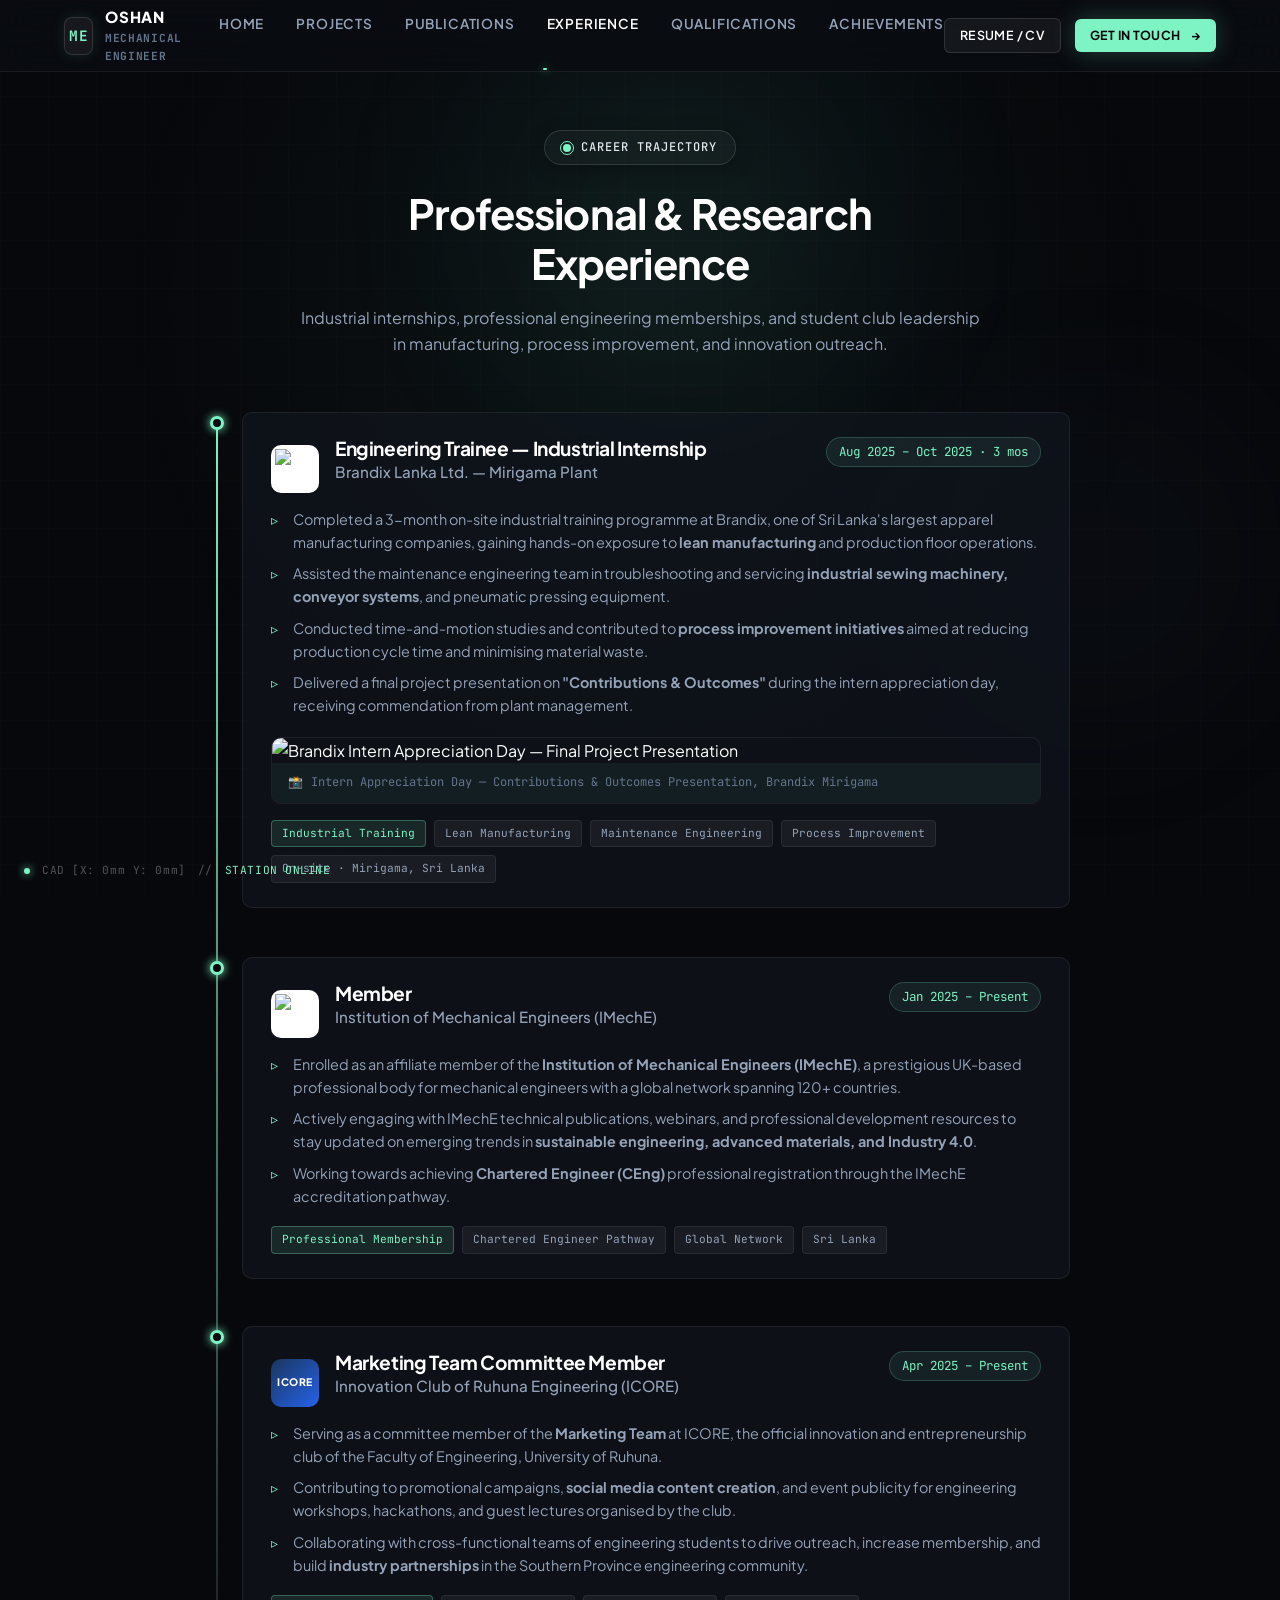
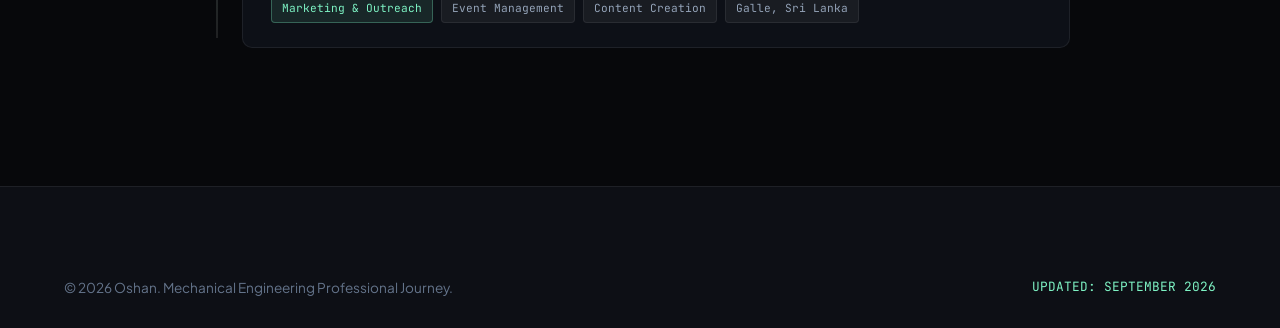
==== commit e4d856c8: "Add files via upload" ====
--- a/experience.html
+++ b/experience.html
@@ -1,4 +1,4 @@
-﻿<!DOCTYPE html>
+<!DOCTYPE html>
 <html lang="en">
 <head>
   <meta charset="UTF-8">
@@ -60,121 +60,121 @@
         <div class="pill-badge"><span class="badge-dot"></span>CAREER TRAJECTORY</div>
         <h1 class="section-title">Professional &amp; Research Experience</h1>
         <p class="section-desc">
-          Industry internships, research assistantships, and student engineering team leadership in precision manufacturing, CAD design, and structural simulation.
+          Industrial internships, professional engineering memberships, and student club leadership in manufacturing, process improvement, and innovation outreach.
         </p>
       </div>
 
       <div class="timeline">
 
-        <!-- EXPERIENCE 1: Mechanical Design Intern -->
+        <!-- ═══════════════════════════════════════════════════════════════
+             EXPERIENCE 1: BRANDIX TRAINEE (PRIORITY — INTERNSHIP)
+             ═══════════════════════════════════════════════════════════════ -->
         <div class="timeline-item">
           <div class="timeline-dot"></div>
           <div class="timeline-card">
             <div class="timeline-header">
-              <div>
-                <h3 class="timeline-role">Mechanical Design Engineering Intern</h3>
-                <div class="timeline-company">🏢 Precision Dynamic Systems Inc. — Hybrid Powertrain Group</div>
-              </div>
-              <span class="timeline-period">May 2025 – Aug 2025</span>
+              <div style="display: flex; align-items: center; gap: 16px;">
+                <!-- Brandix Logo -->
+                <div style="width: 48px; height: 48px; border-radius: 10px; background: #fff; display: flex; align-items: center; justify-content: center; flex-shrink: 0; overflow: hidden; padding: 4px;">
+                  <img src="images/logo-brandix.png" alt="Brandix" style="width: 100%; height: 100%; object-fit: contain;">
+                </div>
+                <div>
+                  <h3 class="timeline-role">Engineering Trainee — Industrial Internship</h3>
+                  <div class="timeline-company">Brandix Lanka Ltd. — Mirigama Plant</div>
+                </div>
+              </div>
+              <span class="timeline-period">Aug 2025 – Oct 2025 · 3 mos</span>
             </div>
             
             <ul class="timeline-bullets">
-              <li>Designed complex 3D parametric components and housing assemblies in <strong>SolidWorks</strong> adhering strictly to ASME Y14.5 Geometric Dimensioning &amp; Tolerancing (GD&amp;T).</li>
-              <li>Conducted structural stress and modal vibration FEA simulations using <strong>ANSYS Mechanical</strong>, reducing peak stress by <strong>18%</strong> under high-RPM operating regimes.</li>
-              <li>Created comprehensive 2D manufacturing prints and bill of materials (BOM), coordinating directly with CNC machinists and sheet metal fabrication vendors.</li>
-              <li>Implemented automated tolerance stack-up analysis spreadsheets that reduced engineering drawing revision cycles by <strong>35%</strong>.</li>
+              <li>Completed a 3-month on-site industrial training programme at Brandix, one of Sri Lanka's largest apparel manufacturing companies, gaining hands-on exposure to <strong>lean manufacturing</strong> and production floor operations.</li>
+              <li>Assisted the maintenance engineering team in troubleshooting and servicing <strong>industrial sewing machinery, conveyor systems</strong>, and pneumatic pressing equipment.</li>
+              <li>Conducted time-and-motion studies and contributed to <strong>process improvement initiatives</strong> aimed at reducing production cycle time and minimising material waste.</li>
+              <li>Delivered a final project presentation on <strong>"Contributions &amp; Outcomes"</strong> during the intern appreciation day, receiving commendation from plant management.</li>
             </ul>
 
+            <!-- Brandix Appreciation Day Photo -->
+            <div style="margin: 20px 0 16px; border-radius: 10px; overflow: hidden; border: 1px solid var(--border-subtle);">
+              <img src="images/brandix-appreciation.jpg" alt="Brandix Intern Appreciation Day — Final Project Presentation" style="width: 100%; max-height: 300px; object-fit: cover; display: block;">
+              <div style="padding: 10px 16px; background: rgba(126,243,196,0.06); font-family: var(--font-mono); font-size: 0.75rem; color: var(--text-muted); display: flex; align-items: center; gap: 8px;">
+                <span style="color: var(--accent-mint);">📸</span> Intern Appreciation Day — Contributions &amp; Outcomes Presentation, Brandix Mirigama
+              </div>
+            </div>
+
             <div style="display: flex; gap: 8px; flex-wrap: wrap;">
-              <span class="tag-chip accent">SolidWorks CAD</span>
-              <span class="tag-chip">ANSYS FEA</span>
-              <span class="tag-chip">ASME Y14.5 GD&amp;T</span>
-              <span class="tag-chip">DFM / DFA</span>
-              <span class="tag-chip">CNC Machining</span>
+              <span class="tag-chip accent">Industrial Training</span>
+              <span class="tag-chip">Lean Manufacturing</span>
+              <span class="tag-chip">Maintenance Engineering</span>
+              <span class="tag-chip">Process Improvement</span>
+              <span class="tag-chip">On-site · Mirigama, Sri Lanka</span>
             </div>
           </div>
         </div>
 
-        <!-- EXPERIENCE 2: Research Assistant -->
+        <!-- ═══════════════════════════════════════════════════════════════
+             EXPERIENCE 2: INSTITUTION OF MECHANICAL ENGINEERS (IMechE)
+             ═══════════════════════════════════════════════════════════════ -->
         <div class="timeline-item">
           <div class="timeline-dot"></div>
           <div class="timeline-card">
             <div class="timeline-header">
-              <div>
-                <h3 class="timeline-role">Undergraduate Research Assistant</h3>
-                <div class="timeline-company">🔬 Advanced Structural Mechanics &amp; Additive Manufacturing Lab</div>
-              </div>
-              <span class="timeline-period">Sep 2024 – Present</span>
+              <div style="display: flex; align-items: center; gap: 16px;">
+                <!-- IMechE Logo -->
+                <div style="width: 48px; height: 48px; border-radius: 10px; background: #fff; display: flex; align-items: center; justify-content: center; flex-shrink: 0; overflow: hidden; padding: 4px;">
+                  <img src="images/logo-imeche.png" alt="IMechE" style="width: 100%; height: 100%; object-fit: contain;">
+                </div>
+                <div>
+                  <h3 class="timeline-role">Member</h3>
+                  <div class="timeline-company">Institution of Mechanical Engineers (IMechE)</div>
+                </div>
+              </div>
+              <span class="timeline-period">Jan 2025 – Present</span>
             </div>
             
             <ul class="timeline-bullets">
-              <li>Investigated mechanical fatigue properties of metal 3D-printed (SLM) aluminum alloys under multiaxial cyclic tension and shear loading.</li>
-              <li>Generated 3D topology optimization meshes using SIMP methods, leading to a <strong>28% reduction in structural weight</strong> while maintaining structural compliance.</li>
-              <li>Operated MTS servohydraulic tensile/fatigue test frames and correlated empirical strain gauge measurements with ANSYS non-linear finite element models.</li>
-              <li>Co-authored 2 peer-reviewed journal papers published in high-impact mechanical design journals.</li>
+              <li>Enrolled as an affiliate member of the <strong>Institution of Mechanical Engineers (IMechE)</strong>, a prestigious UK-based professional body for mechanical engineers with a global network spanning 120+ countries.</li>
+              <li>Actively engaging with IMechE technical publications, webinars, and professional development resources to stay updated on emerging trends in <strong>sustainable engineering, advanced materials, and Industry 4.0</strong>.</li>
+              <li>Working towards achieving <strong>Chartered Engineer (CEng)</strong> professional registration through the IMechE accreditation pathway.</li>
             </ul>
 
             <div style="display: flex; gap: 8px; flex-wrap: wrap;">
-              <span class="tag-chip accent">Topology Optimization</span>
-              <span class="tag-chip">Metal 3D Printing (SLM)</span>
-              <span class="tag-chip">Strain Gauge Calibration</span>
-              <span class="tag-chip">Fatigue Modeling</span>
+              <span class="tag-chip accent">Professional Membership</span>
+              <span class="tag-chip">Chartered Engineer Pathway</span>
+              <span class="tag-chip">Global Network</span>
+              <span class="tag-chip">Sri Lanka</span>
             </div>
           </div>
         </div>
 
-        <!-- EXPERIENCE 3: Formula Student Lead -->
+        <!-- ═══════════════════════════════════════════════════════════════
+             EXPERIENCE 3: ICORE — MARKETING COMMITTEE MEMBER
+             ═══════════════════════════════════════════════════════════════ -->
         <div class="timeline-item">
           <div class="timeline-dot"></div>
           <div class="timeline-card">
             <div class="timeline-header">
-              <div>
-                <h3 class="timeline-role">Suspension &amp; Chassis Subsystem Lead</h3>
-                <div class="timeline-company">🏎️ University Formula Student / Formula SAE Racing Team</div>
-              </div>
-              <span class="timeline-period">Jan 2023 – Dec 2024</span>
+              <div style="display: flex; align-items: center; gap: 16px;">
+                <!-- ICORE Logo placeholder -->
+                <div style="width: 48px; height: 48px; border-radius: 10px; background: linear-gradient(135deg, #1a365d, #2563eb); display: flex; align-items: center; justify-content: center; flex-shrink: 0; font-weight: 800; font-size: 0.65rem; color: #fff; letter-spacing: 0.05em; font-family: var(--font-sans);">ICORE</div>
+                <div>
+                  <h3 class="timeline-role">Marketing Team Committee Member</h3>
+                  <div class="timeline-company">Innovation Club of Ruhuna Engineering (ICORE)</div>
+                </div>
+              </div>
+              <span class="timeline-period">Apr 2025 – Present</span>
             </div>
             
             <ul class="timeline-bullets">
-              <li>Directed an 8-member engineering sub-team responsible for the design, kinematic simulation, and fabrication of an open-wheel formula racecar suspension system.</li>
-              <li>Modeled 3D double-wishbone geometry, bellcranks, and wheel uprights in <strong>Autodesk Inventor &amp; SolidWorks</strong>.</li>
-              <li>Optimized dynamic camber angles and roll center heights via custom <strong>MATLAB</strong> kinematics scripts, improving vehicle lateral cornering acceleration by <strong>0.18g</strong>.</li>
-              <li>Fabricated suspension A-arms via TIG welding 4130 chromoly tubing and machined 7075-T6 aluminum uprights on 3-axis CNC mills.</li>
+              <li>Serving as a committee member of the <strong>Marketing Team</strong> at ICORE, the official innovation and entrepreneurship club of the Faculty of Engineering, University of Ruhuna.</li>
+              <li>Contributing to promotional campaigns, <strong>social media content creation</strong>, and event publicity for engineering workshops, hackathons, and guest lectures organised by the club.</li>
+              <li>Collaborating with cross-functional teams of engineering students to drive outreach, increase membership, and build <strong>industry partnerships</strong> in the Southern Province engineering community.</li>
             </ul>
 
             <div style="display: flex; gap: 8px; flex-wrap: wrap;">
-              <span class="tag-chip accent">Vehicle Dynamics</span>
-              <span class="tag-chip">MATLAB Kinematics</span>
-              <span class="tag-chip">TIG Welding</span>
-              <span class="tag-chip">CNC Milling</span>
-              <span class="tag-chip">Team Leadership</span>
-            </div>
-          </div>
-        </div>
-
-        <!-- EXPERIENCE 4: Machine Shop Tech -->
-        <div class="timeline-item">
-          <div class="timeline-dot"></div>
-          <div class="timeline-card">
-            <div class="timeline-header">
-              <div>
-                <h3 class="timeline-role">Rapid Prototyping &amp; Machine Shop Technician</h3>
-                <div class="timeline-company">🛠️ Department of Mechanical Engineering MakerSpace</div>
-              </div>
-              <span class="timeline-period">Sep 2023 – May 2024</span>
-            </div>
-            
-            <ul class="timeline-bullets">
-              <li>Supervised safety operations and trained over 120 students on manual engine lathes, vertical knee mills, bandsaws, and CNC machinery.</li>
-              <li>Maintained an ecosystem of 15+ FDM and SLA 3D printers; diagnosed slicing errors, extruder clogs, and mechanical axis backlash.</li>
-              <li>Inspected student machined parts with precision metrology instruments including micrometers, vernier calipers, and dial indicator height gauges.</li>
-            </ul>
-
-            <div style="display: flex; gap: 8px; flex-wrap: wrap;">
-              <span class="tag-chip accent">Manual Lathe &amp; Mill</span>
-              <span class="tag-chip">FDM / SLA 3D Printing</span>
-              <span class="tag-chip">Precision Metrology</span>
-              <span class="tag-chip">Shop Safety</span>
+              <span class="tag-chip accent">Marketing &amp; Outreach</span>
+              <span class="tag-chip">Event Management</span>
+              <span class="tag-chip">Content Creation</span>
+              <span class="tag-chip">Galle, Sri Lanka</span>
             </div>
           </div>
         </div>
